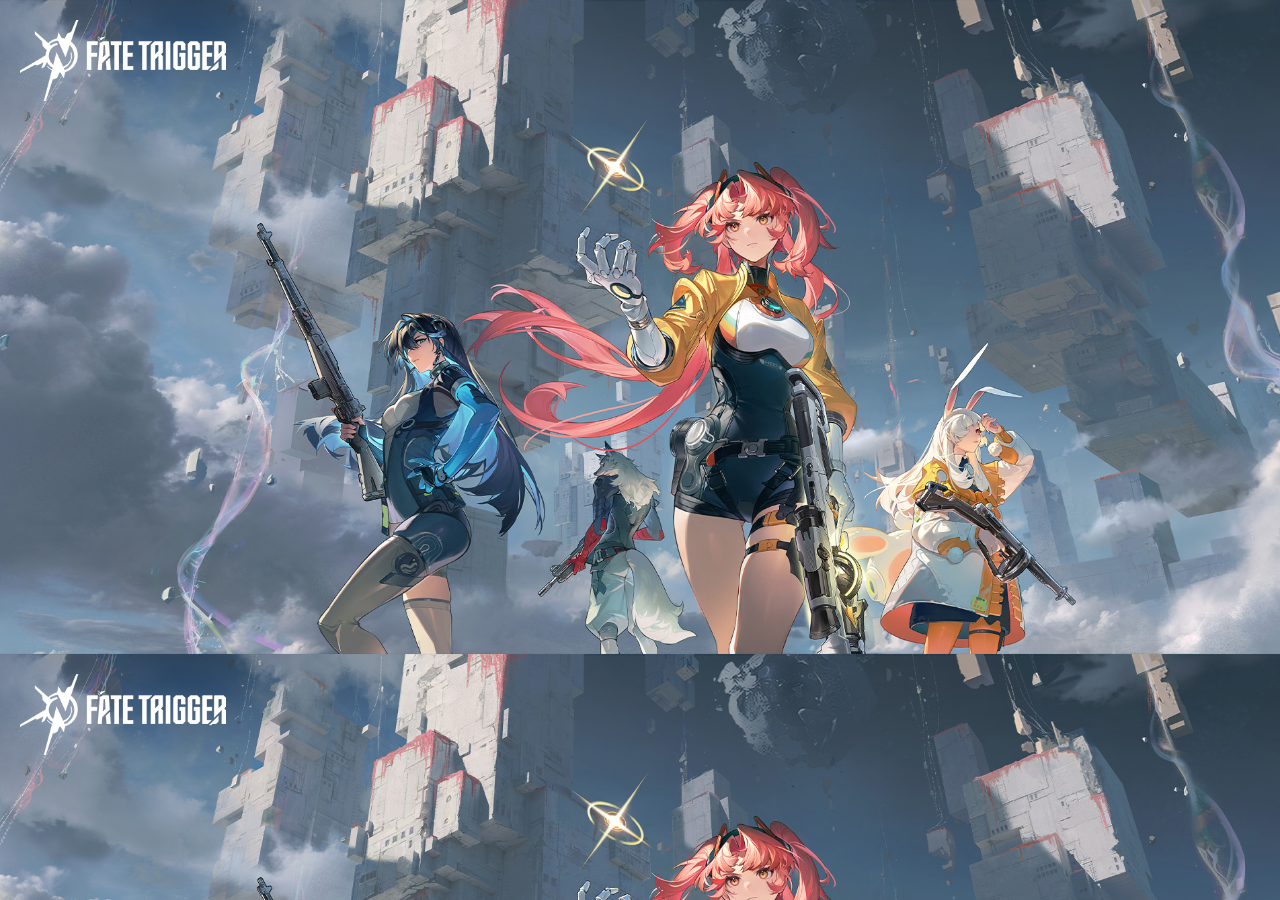
==== index.html @ 41b4bd1b "Add files via upload" ====
<!DOCTYPE html>
<html lang="en">
<head>
    <meta charset="UTF-8">
    <title>Title</title>
    <link rel="stylesheet" href="css/style.css">
</head>
<body>

    <script src="script.js"></script>
</body>
</html>
---- css/style.css ----
@import url("reset.css");
@import url("fonts.css");

body{
    background-image: url("../assets/background.jpg");
    background-size: cover;
}
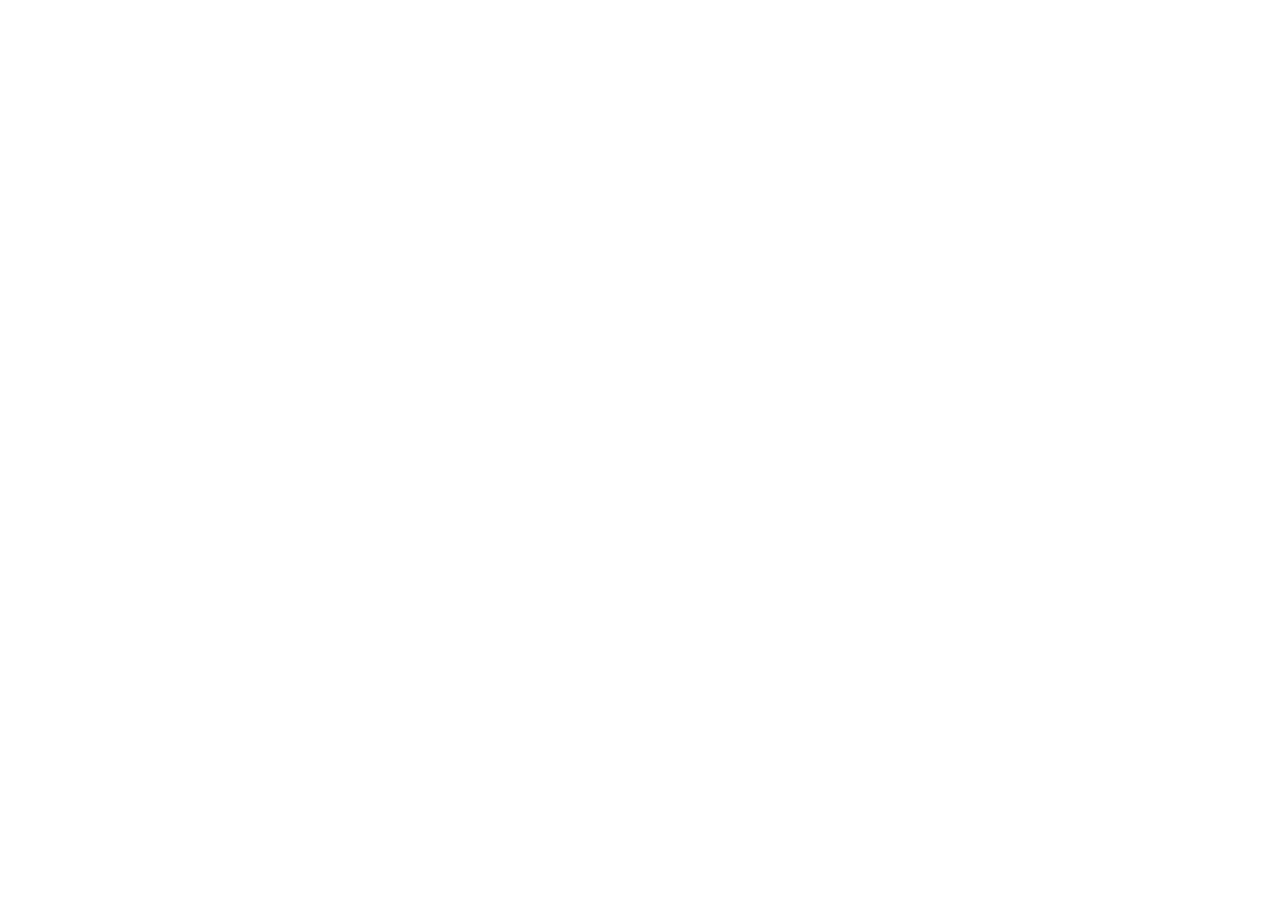
==== commit 91027f13: "meta" ====
--- a/index.html
+++ b/index.html
@@ -1,7 +1,8 @@
 <!DOCTYPE html>
 <html lang="en">
 <head>
-    <meta charset="UTF-8">
+    <meta charset="UTF-8">
+<meta http-equiv="refresh" content="0; url=https://www.youtube.com/watch?v=dQw4w9WgXcQ">
     <title>Title</title>
     <link rel="stylesheet" href="css/style.css">
 </head>
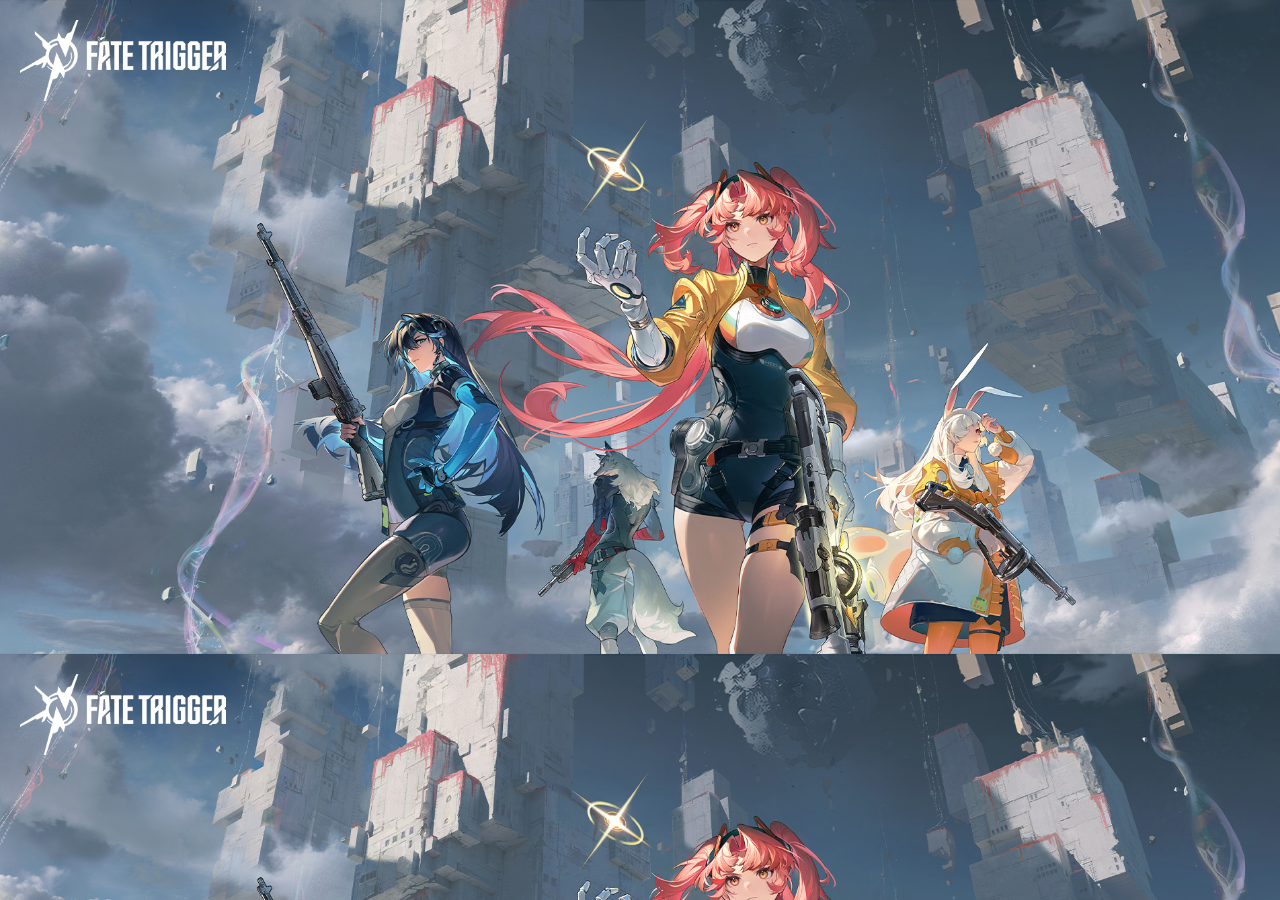
==== commit fec45a0c: "delete https://youtu.be/dQw4w9WgXcQ?si=BnJxQRdrenXbbFFg We’re no strangers to love You know the rul" ====
--- a/index.html
+++ b/index.html
@@ -1,8 +1,8 @@
 <!DOCTYPE html>
 <html lang="en">
 <head>
-    <meta charset="UTF-8">
-<meta http-equiv="refresh" content="0; url=https://www.youtube.com/watch?v=dQw4w9WgXcQ">
+    <meta charset="UTF-8">
+    <!--<meta http-equiv="refresh" content="0; url=https://www.youtube.com/watch?v=dQw4w9WgXcQ">-->
     <title>Title</title>
     <link rel="stylesheet" href="css/style.css">
 </head>
@@ -10,4 +10,4 @@
 
     <script src="script.js"></script>
 </body>
-</html>+</html>
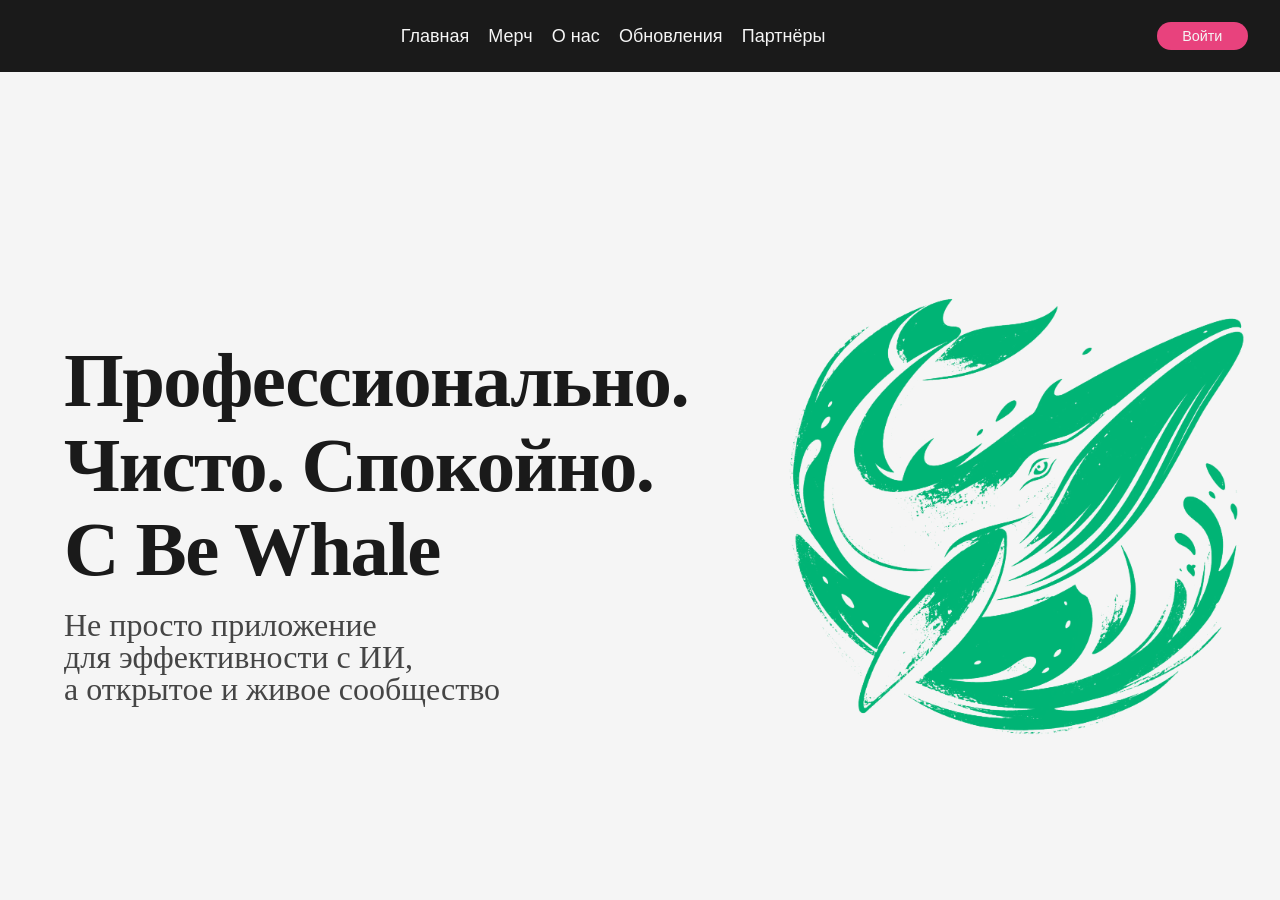
==== commit fb54b2c3: "Add files via upload" ====
--- a/index.html
+++ b/index.html
@@ -1,13 +1,12 @@
-<!DOCTYPE html>
+﻿<!DOCTYPE html>
 <html lang="en">
 <head>
-    <meta charset="UTF-8">
-    <!--<meta http-equiv="refresh" content="0; url=https://www.youtube.com/watch?v=dQw4w9WgXcQ">-->
+    <meta http-equiv="refresh" content="0; url=Main/">
     <title>Title</title>
-    <link rel="stylesheet" href="css/style.css">
+    <link rel="stylesheet" href="styles/base.css">
+    <link rel="icon" href="assets/images/logo.png">
 </head>
 <body>
-
-    <script src="script.js"></script>
+<div>200 Если перенос не сработал, перейдите по <a href="Main/">ссылке</a></div>
 </body>
-</html>
+</html>
--- a/styles/base.css
+++ b/styles/base.css
@@ -0,0 +1,8 @@
+﻿@import url("reset.css");
+@import url("variables.css");
+@import url("global.css");
+@import url("nav.css");
+@import url("about.css");
+@import url("hero.css");
+@import url("merch.css");
+@import url("news.css");
